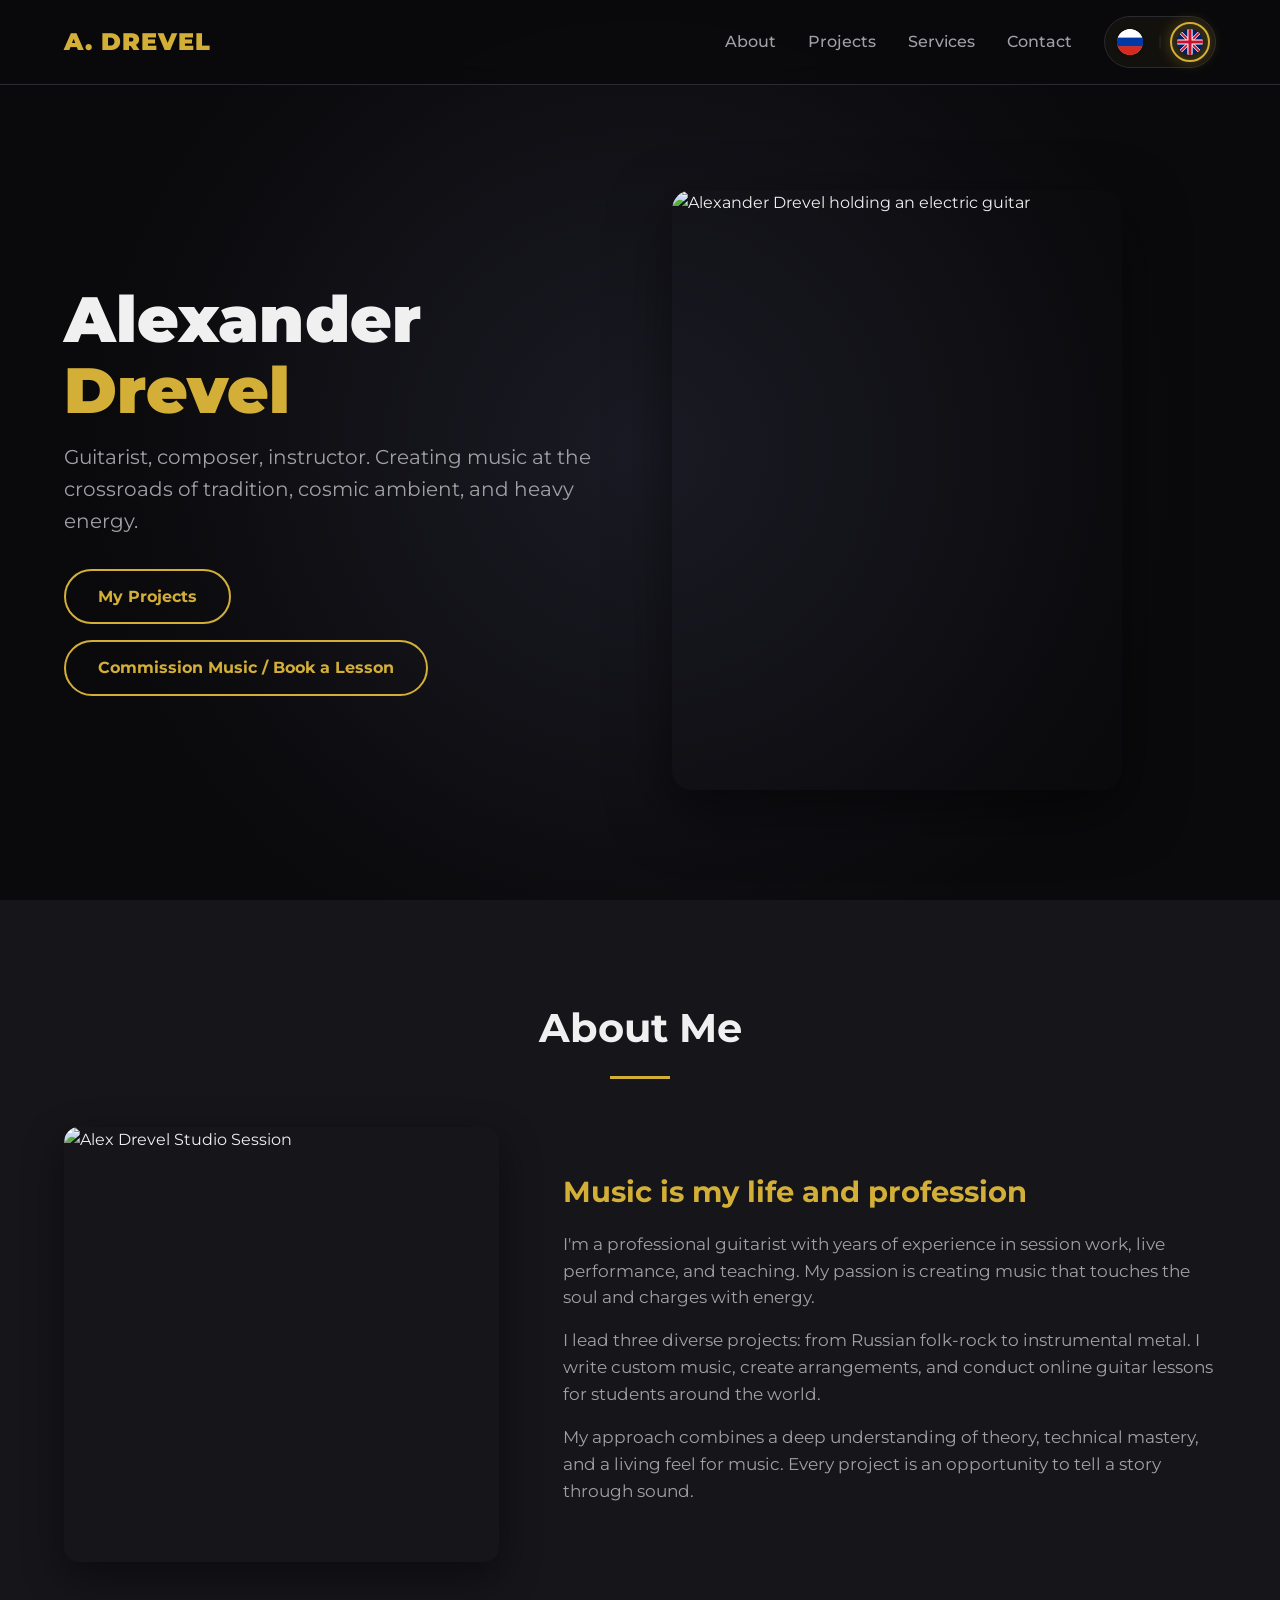
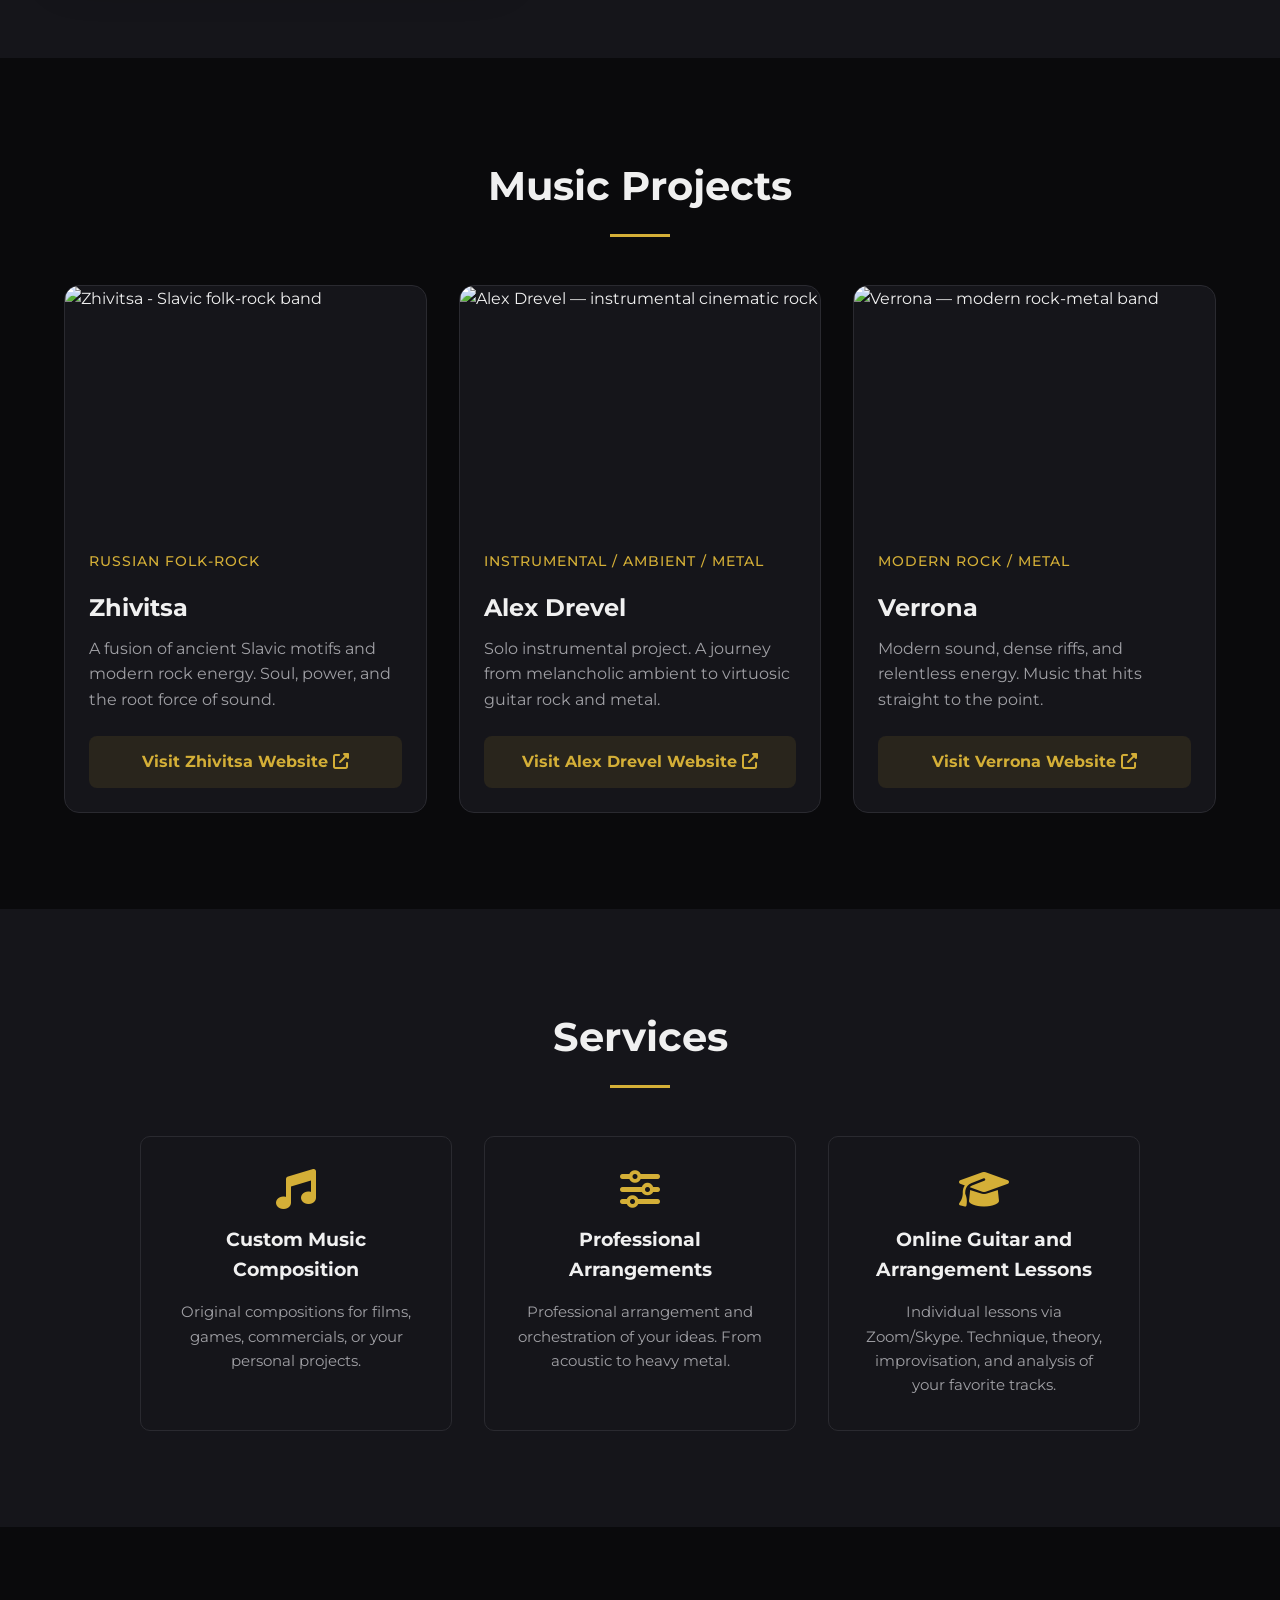
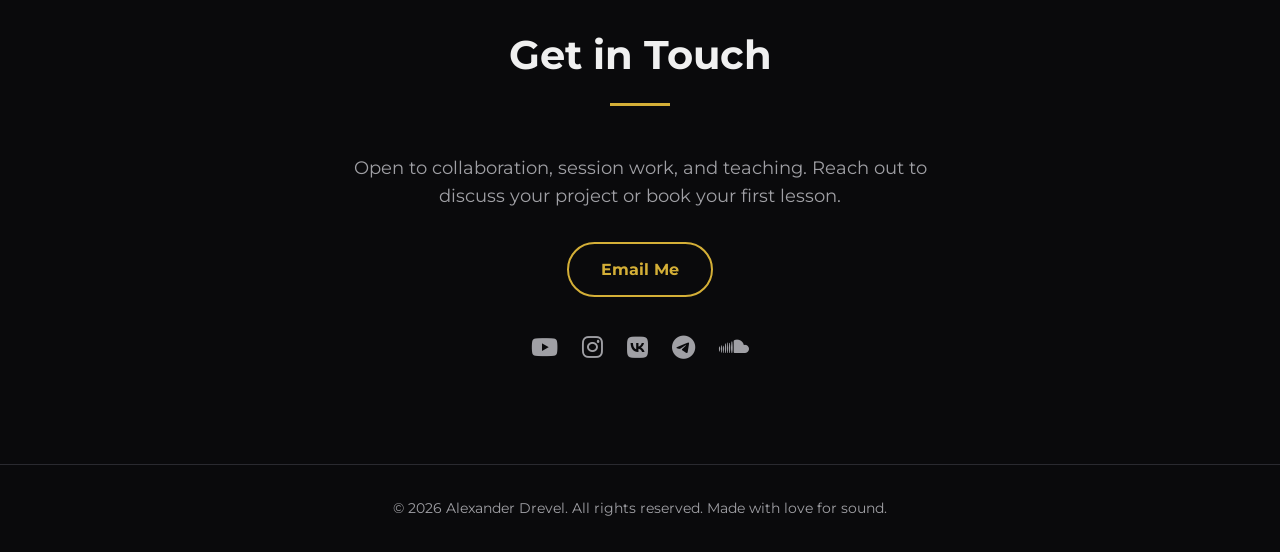
==== en/index.html @ 1557f39a "Add files via upload" ====
<!DOCTYPE html>
<html lang="en">

<head>
    <meta charset="UTF-8">
    <meta name="viewport" content="width=device-width, initial-scale=1.0">
    <meta name="robots" content="index, follow, max-image-preview:large">
    <meta name="description" content="Alexander Drevel is a professional guitarist, composer, and instructor. Original music, arrangements, online guitar lessons, instrumental projects, and collaborations. Leader of Zhivitsa, Alex Drevel and Verrona music projects.">
    <meta name="keywords" content="Alexander Drevel, session guitarist, soundtrack composer, guitar lessons online, game music">
    <title>Alexander Drevel | guitarist, composer, original music, online guitar lessons</title>
    <link rel="canonical" href="https://drevelmusic.github.io/en/">
    <link rel="alternate" hreflang="ru" href="https://drevelmusic.github.io/">
    <link rel="alternate" hreflang="en" href="https://drevelmusic.github.io/en/">
    <link rel="alternate" hreflang="x-default" href="https://drevelmusic.github.io/">
<meta property="og:type" content="website">
    <meta property="og:title" content="Alexander Drevel | Guitarist, composer, and instructor.">
    <meta property="og:description" content="Session guitarist, soundtrack composer, guitar lessons online, game music">
    <meta property="og:image" content="https://drevelmusic.github.io/img/social_cover.webp">
    <meta property="og:url" content="https://drevelmusic.github.io/">
    <meta property="og:locale" content="ru_RU">
    <meta name="twitter:card" content="summary_large_image">
    <meta name="twitter:title" content="Alexander Drevel | Guitarist, composer, and instructor.">
    <meta name="twitter:description" content="Session guitarist, soundtrack composer, guitar lessons online, game music">
    <meta name="twitter:image" content="https://drevelmusic.github.io/img/social_cover.webp">
    <link rel="preconnect" href="https://fonts.gstatic.com" crossorigin>
    <link rel="preconnect" href="https://fonts.googleapis.com">
    <link href="https://fonts.googleapis.com/css2?family=Montserrat:wght@300;500;700;900&display=swap" rel="stylesheet">
    <link rel="stylesheet" href="https://cdnjs.cloudflare.com/ajax/libs/font-awesome/6.4.0/css/all.min.css">
    <link href="../css/style.css" rel="stylesheet">
    <link rel="icon" href="../img/favicon_light.png" media="(prefers-color-scheme: light)">
    <link rel="icon" href="../img/favicon_dark.png" media="(prefers-color-scheme: dark)">
    <script type="application/ld+json">
        {
            "@context": "https://schema.org",
            "@graph": [{
                    "@type": "Person",
                    "@id": "https://drevelmusic.github.io/#person",
                    "name": "Александр Древель",
                    "alternateName": "Alexander Drevel",
                    "url": "https://drevelmusic.github.io/",
                    "image": "https://drevelmusic.github.io/img/social_cover.webp",
                    "jobTitle": [
                        "Гитарист",
                        "Композитор",
                        "Преподаватель гитары"
                    ],
                    "description": "Профессиональный гитарист, композитор и преподаватель. Автор инструментальной музыки, аранжировщик и руководитель музыкальных проектов.",
                    "knowsAbout": [
                        "Гитара",
                        "Композиция",
                        "Аранжировка",
                        "Музыка для фильмов",
                        "Музыка для игр",
                        "Онлайн-уроки гитары",
                        "Ambient",
                        "Metal",
                        "Folk Rock"
                    ],
                    "sameAs": [
                        "https://www.youtube.com/@alexdrevelmusic",
                        "https://instagram.com/alexdrevelmusic",
                        "https://vk.com/alexdrevelclub",
                        "https://t.me/alexdrevelmusic",
                        "https://soundcloud.com/alexander-drevel"
                    ]
                },
                {
                    "@type": "WebSite",
                    "@id": "https://drevelmusic.github.io/#website",
                    "url": "https://drevelmusic.github.io/",
                    "name": "Alexander Drevel",
                    "publisher": {
                        "@id": "https://drevelmusic.github.io/#person"
                    },
                    "inLanguage": [
                        "ru",
                        "en"
                    ]
                },
                {
                    "@type": "Service",
                    "@id": "https://drevelmusic.github.io/#services",
                    "provider": {
                        "@id": "https://drevelmusic.github.io/#person"
                    },
                    "serviceType": [
                        "Музыка на заказ",
                        "Аранжировка",
                        "Онлайн-уроки гитары"
                    ],
                    "areaServed": "Worldwide",
                    "availableLanguage": [
                        "ru",
                        "en"
                    ]
                }
            ]
        },

        {
            "@context": "https://schema.org",
            "@type": "MusicGroup",

            "name": "Verrona",
            "url": "https://verrona.netlify.app",

            "foundingDate": "2017",

            "knowsAbout": [
                "Metal",
                "Rock",
                "Alternative"
            ],

            "member": [

                {
                    "@type": "Person",
                    "name": "Вероника Нагайцева"
                },

                {
                    "@type": "Person",
                    "name": "Александр Древель"
                },

                {
                    "@type": "Person",
                    "name": "Евгений Сомов"
                }

            ],

            "album": [

                {
                    "@type": "MusicAlbum",
                    "name": "In Deep",
                    "datePublished": "2019",
                    "image": {
                        "@type": "ImageObject",
                        "url": "https://verrona.github.io/img/in_deep.webp"

                    },

                    "numTracks": 10,

                    "genre": [
                        "Rock",
                        "Metal",
                        "Alternative"
                    ],
                    "byArtist": {
                        "@type": "MusicGroup",
                        "name": "Great Revival"
                    },

                    "track": [{
                            "@type": "MusicRecording",
                            "position": 1,
                            "name": "In Blind",
                            "duration": "PT4M31S",
                            "isrcCode": "DEUA31900254"
                        },
                        {
                            "@type": "MusicRecording",
                            "position": 2,
                            "name": "Parasite",
                            "duration": "PT4M23S",
                            "isrcCode": "DEUA31900255"
                        },
                        {
                            "@type": "MusicRecording",
                            "position": 3,
                            "name": "Berlin",
                            "duration": "PT4M7S",
                            "isrcCode": "DEUA31900256"
                        },
                        {
                            "@type": "MusicRecording",
                            "position": 4,
                            "name": "Looking For You",
                            "duration": "PT3M31S",
                            "isrcCode": "DEUA31900257"
                        },
                        {
                            "@type": "MusicRecording",
                            "position": 5,
                            "name": "Because Of Me",
                            "duration": "PT4M34S",
                            "isrcCode": "DEUA31900258"
                        },
                        {
                            "@type": "MusicRecording",
                            "position": 6,
                            "name": "Beautiful",
                            "duration": "PT3M51S",
                            "isrcCode": "DEUA31900259"
                        },
                        {
                            "@type": "MusicRecording",
                            "position": 7,
                            "name": "Keep The Faith",
                            "duration": "PT2M56S",
                            "isrcCode": "DEUA31900260"
                        },
                        {
                            "@type": "MusicRecording",
                            "position": 8,
                            "name": "In Deep",
                            "duration": "PT3M54S",
                            "isrcCode": "DEUA31900261"
                        },
                        {
                            "@type": "MusicRecording",
                            "position": 9,
                            "name": "Time",
                            "duration": "PT4M10S",
                            "isrcCode": "DEUA31900262"
                        },
                        {
                            "@type": "MusicRecording",
                            "position": 10,
                            "name": "Stronger",
                            "duration": "PT4M41S",
                            "isrcCode": "DEUA31900263"
                        }
                    ],

                    "sameAs": [
                        "https://music.yandex.ru/album/8644806",
                        "https://vk.com/music/album/-2000364182_5364182_98790bb657b7988d27",
                        "https://music.apple.com/us/album/in-deep/1478871938",
                        "https://www.youtube.com/playlist?list=OLAK5uy_kdMpTI-XTgnSuBNPhRC2HSesHBObjsBcE",
                        "https://open.spotify.com/album/0Ru4EEttbrjYVi6ZOFPHfv",
                        "https://music.amazon.com/albums/B07X8XC6SB"
                    ]
                },

                {
                    "@type": "MusicAlbum",
                    "name": "Паразит",
                    "datePublished": "2020",
                    "image": {
                        "@type": "ImageObject",
                        "url": "https://verrona.github.io/img/parasite.webp"

                    },

                    "numTracks": 1,

                    "genre": [
                        "Rock",
                        "Metal",
                        "Alternative"
                    ],
                    "byArtist": {
                        "@type": "MusicGroup",
                        "name": "Great Revival"
                    },

                    "track": [{
                        "@type": "MusicRecording",
                        "position": 1,
                        "name": "Parasite",
                        "duration": "PT3M34S"

                    }],

                    "sameAs": [
                        "https://music.yandex.ru/album/10565634",
                        "https://vk.com/music/album/-2000981070_7981070_5feac075adde68511c",
                        "https://music.apple.com/us/album/паразит-single/1521935700",
                        "https://www.youtube.com/watch?v=nP2viWbtZgw&list=RDnP2viWbtZgw&start_radio=1",
                        "https://open.spotify.com/album/17AAMJ8fEtrImb9BpIjeMS"
                    ]
                },

                {
                    "@type": "MusicAlbum",
                    "name": "Танец под дождём",
                    "datePublished": "2020",
                    "image": {
                        "@type": "ImageObject",
                        "url": "https://verrona.github.io/img/tanez.webp"

                    },

                    "numTracks": 1,

                    "genre": [
                        "Rock",
                        "Alternative"
                    ],
                    "byArtist": {
                        "@type": "MusicGroup",
                        "name": "Great Revival"
                    },

                    "track": [{
                        "@type": "MusicRecording",
                        "position": 1,
                        "name": "Танец под дождём",
                        "duration": "PT3M40S"
                    }],

                    "sameAs": [
                        "https://music.yandex.ru/album/11583635",
                        "https://vk.com/music/album/-2000222791_8222791_c8fc6475554f7d4ba4",
                        "https://music.apple.com/us/album/танец-под-дождём-single/1525197291",
                        "https://www.youtube.com/watch?v=M-sOfhyTvOM&list=RDM-sOfhyTvOM&start_radio=1",
                        "https://open.spotify.com/album/6xeomcOFpnOeOLR16VaMRF"
                    ]
                },

                {
                    "@type": "MusicAlbum",
                    "name": "Шипы",
                    "datePublished": "2020",
                    "image": {
                        "@type": "ImageObject",
                        "url": "https://verrona.github.io/img/shipy.webp"

                    },

                    "numTracks": 1,

                    "genre": [
                        "Rock",
                        "Metal",
                        "Alternative"
                    ],
                    "byArtist": {
                        "@type": "MusicGroup",
                        "name": "Great Revival"
                    },

                    "track": [{
                        "@type": "MusicRecording",
                        "position": 1,
                        "name": "Шипы",
                        "duration": "PT3M37S"
                    }],

                    "sameAs": [
                        "https://music.yandex.ru/album/12656053",
                        "https://vk.com/music/album/-2000281266_9281266_487998c0116a116c2a",
                        "https://music.apple.com/us/album/шипы-single/1538475339",
                        "https://www.youtube.com/watch?v=VANVOhlwIfw&list=RDVANVOhlwIfw&start_radio=1",
                        "https://open.spotify.com/album/5P2PhHfVzSSolDQ1AN1XrD"
                    ]
                },

                {
                    "@type": "MusicAlbum",
                    "name": "Любовь без прелюдий",
                    "datePublished": "2022",
                    "image": {
                        "@type": "ImageObject",
                        "url": "https://verrona.github.io/img/lubov_bez_preludiy.webp"

                    },

                    "numTracks": 1,

                    "genre": [
                        "Rock",
                        "Metal",
                        "Alternative"
                    ],
                    "byArtist": {
                        "@type": "MusicGroup",
                        "name": "Great Revival"
                    },

                    "track": [{
                        "@type": "MusicRecording",
                        "position": 1,
                        "name": "Любовь без прелюдий",
                        "duration": "PT3M43S"
                    }],

                    "sameAs": [
                        "https://music.yandex.ru/album/23888789",
                        "https://vk.com/music/album/-2000614362_16614362_8b6888f1e2f7a54786",
                        "https://music.apple.com/ru/album/любовь-без-прелюдий-single/1652404010",
                        "https://music.youtube.com/playlist?list=OLAK5uy_mqXPPD4W-5L-OROmSEtViQJYiXeTf8m6c",
                        "https://open.spotify.com/album/5d36qCWlGeGpj1LYgj0KbA"
                    ]
                },
                {
                    "@type": "MusicAlbum",
                    "name": "Паранойя",
                    "datePublished": "2023",
                    "image": {
                        "@type": "ImageObject",
                        "url": "https://verrona.github.io/img/paranoya.webp"

                    },

                    "numTracks": 1,

                    "genre": [
                        "Rock",
                        "Metal",
                        "Alternative"
                    ],
                    "byArtist": {
                        "@type": "MusicGroup",
                        "name": "Great Revival"
                    },

                    "track": [{
                        "@type": "MusicRecording",
                        "position": 1,
                        "name": "Паранойя",
                        "duration": "PT3M31S"
                    }],

                    "sameAs": [
                        "https://music.yandex.ru/album/25053905",
                        "https://vk.com/music/album/-2000446923_17446923_28c2962d504e9f9477",
                        "https://music.apple.com/us/album/паранойя-single/1681223843",
                        "https://www.youtube.com/watch?v=-ZHNSKj-hqs&list=RD-ZHNSKj-hqs&start_radio=1",
                        "https://open.spotify.com/album/0NYPJKRrfW8c1LftnPf2LF"
                    ]
                },
                {
                    "@type": "MusicAlbum",
                    "name": "Одиночество",
                    "datePublished": "2024",
                    "image": {
                        "@type": "ImageObject",
                        "url": "https://verrona.github.io/img/odinochestvo.webp"

                    },

                    "numTracks": 1,

                    "genre": [
                        "Rock",
                        "Metal",
                        "Alternative"
                    ],
                    "byArtist": {
                        "@type": "MusicGroup",
                        "name": "Great Revival"
                    },

                    "track": [{
                        "@type": "MusicRecording",
                        "position": 1,
                        "name": "Одиночество",
                        "duration": "PT3M35S"
                    }],

                    "sameAs": [
                        "https://music.yandex.ru/album/31198247",
                        "https://vk.com/music/album/-2000824137_20824137_e31accb2f2a13795dd",
                        "https://music.apple.com/us/album/одиночество-single/1746063606",
                        "https://www.youtube.com/watch?v=TRPHKf3_Tao&list=RDTRPHKf3_Tao&start_radio=1",
                        "https://open.spotify.com/album/6s6aBRzeSXYHiftH87k0Ty",
                        "https://music.amazon.com/albums/B0D6F2PRVB"
                    ]
                },
                {
                    "@type": "MusicAlbum",
                    "name": "Берега",
                    "datePublished": "2025",
                    "image": {
                        "@type": "ImageObject",
                        "url": "https://verrona.github.io/img/berega.webp"

                    },

                    "numTracks": 2,

                    "genre": [
                        "Rock",
                        "Metal",
                        "Alternative"
                    ],
                    "byArtist": {
                        "@type": "MusicGroup",
                        "name": "Great Revival"
                    },

                    "track": [{
                            "@type": "MusicRecording",
                            "position": 1,
                            "name": "Не нужна",
                            "duration": "PT4M35S",
                            "isrcCode": "QZTPX2514225"
                        },
                        {
                            "@type": "MusicRecording",
                            "position": 2,
                            "name": "Берега",
                            "duration": "PT4M23S",
                            "isrcCode": "QZTPX2514226"
                        }
                    ],

                    "sameAs": [
                        "https://music.yandex.ru/album/38226128",
                        "https://vk.com/music/album/-2000257037_25257037_283964561c7bb2bd97",
                        "https://play.anghami.com/album/1074680193?refer=featurefm",
                        "https://geo.music.apple.com/us/album/берега-single/1839879702?app=itunes&ls=1",
                        "https://www.tidal.com/album/460632453",
                        "https://www.youtube.com/playlist?list=OLAK5uy_kkV9nwVNROqfF_PNoMu4TwySFhhuvf4r8",
                        "https://open.spotify.com/album/14FLzF10nOQtJjYL62bnw5",
                        "https://music.amazon.com/albums/B0FR4W4Z26?ref=dm_ff_amazonmusic_3p",
                        "https://www.deezer.com/album/821583041"
                    ]
                }




            ],

            "description": "Verrona — честный modern hard rock из сердца Москвы.",

            "foundingLocation": {
                "@type": "Place",
                "name": "Moscow, Russia"
            },

            "logo": {
                "@type": "ImageObject",
                "url": "https://verrona.netlify.app/img/logo.webp"
            },

            "image": {
                "@type": "ImageObject",
                "url": "https://verrona.netlify.app/img/social_cover.webp",
                "width": 1200,
                "height": 630
            },

            "genre": [
                "Rock",
                "Metal",
                "Alternative"
            ],

            "mainEntityOfPage": "https://verrona.netlify.app/",

            "sameAs": [
                "https://vk.com/artist/1125941773546352592",
                "https://www.youtube.com/@verronamusic",
                "https://music.yandex.ru/artist/4239261",
                "https://open.spotify.com/artist/1h6qh7RYEoN9R3uheAf0XN?si=jtu0jki2Sz66ht8Evk626A",
                "https://music.apple.com/au/artist/great-revival/314202456",
                "https://music.amazon.com/artists/B0028GSX6M/great-revival"
            ]

        },

        {
            "@context": "https://schema.org",
            "@type": "MusicGroup",
            "@id": "https://zhivitsa.github.io/#musicgroup",

            "name": "Живица",
            "url": "https://zhivitsa.github.io",

            "foundingDate": "2013",

            "knowsAbout": [
                "Russian folk songs",
                "Russian folklore",
                "Folk Rock",
                "World Music",
                "Progressive Rock",
                "Acoustic music"
            ],

            "member": [

                {
                    "@type": "Person",
                    "name": "Алёна Анисимова"
                },

                {
                    "@type": "Person",
                    "name": "Александр Древель"
                },

                {
                    "@type": "Person",
                    "name": "Александр Ольхин"
                },

                {
                    "@type": "Person",
                    "name": "Александр Ануфриев"
                },

                {
                    "@type": "Person",
                    "name": "Ярослав Шевченко"
                }

            ],

            "album": [

                {
                    "@type": "MusicAlbum",
                    "name": "Миру мир",
                    "datePublished": "2016",
                    "image": {
                        "@type": "ImageObject",
                        "url": "https://zhivitsa.github.io/img/miru_mir.webp"

                    },

                    "numTracks": 13,

                    "genre": [
                        "Folk Rock",
                        "Progressive Rock",
                        "Russian Folk",
                        "World Music"
                    ],
                    "byArtist": {
                        "@type": "MusicGroup",
                        "name": "Живица"
                    },

                    "track": [{
                            "@type": "MusicRecording",
                            "position": 1,
                            "name": "Увертюра",
                            "duration": "PT47S",
                            "isrcCode": "AUBEC1837454"
                        },
                        {
                            "@type": "MusicRecording",
                            "position": 2,
                            "name": "Миру мир",
                            "duration": "PT4M22S",
                            "isrcCode": "AUBEC1837455"
                        },
                        {
                            "@type": "MusicRecording",
                            "position": 3,
                            "name": "Русская песня",
                            "duration": "PT4M2S",
                            "isrcCode": "AUBEC1837456"
                        },
                        {
                            "@type": "MusicRecording",
                            "position": 4,
                            "name": "Я качу мечу золото кольцо",
                            "duration": "PT3M55S",
                            "isrcCode": "AUBEC1837457"
                        },
                        {
                            "@type": "MusicRecording",
                            "position": 5,
                            "name": "Порушка Параня",
                            "duration": "PT3M30S",
                            "isrcCode": "AUBEC1837458"
                        },
                        {
                            "@type": "MusicRecording",
                            "position": 6,
                            "name": "Кумушки",
                            "duration": "PT5M8S",
                            "isrcCode": "AUBEC1837459"
                        },
                        {
                            "@type": "MusicRecording",
                            "position": 7,
                            "name": "О е ра",
                            "duration": "PT3M53S",
                            "isrcCode": "AUBEC1837460"
                        },
                        {
                            "@type": "MusicRecording",
                            "position": 8,
                            "name": "Вир вир колодезь",
                            "duration": "PT5M51S",
                            "isrcCode": "AUBEC1837461"
                        },
                        {
                            "@type": "MusicRecording",
                            "position": 9,
                            "name": "Жена мужа не любила",
                            "duration": "PT4M41S",
                            "isrcCode": "AUBEC1837462"
                        },
                        {
                            "@type": "MusicRecording",
                            "position": 10,
                            "name": "Во горнице",
                            "duration": "PT2M21S",
                            "isrcCode": "AUBEC1837463"
                        },
                        {
                            "@type": "MusicRecording",
                            "position": 11,
                            "name": "Белилицы",
                            "duration": "PT4M1S",
                            "isrcCode": "AUBEC1837464"
                        },
                        {
                            "@type": "MusicRecording",
                            "position": 12,
                            "name": "В нашем садочку",
                            "duration": "PT5M42S",
                            "isrcCode": "AUBEC1837465"
                        },
                        {
                            "@type": "MusicRecording",
                            "position": 13,
                            "name": "С кем гуляю не скажу",
                            "duration": "PT4M1S",
                            "isrcCode": "AUBEC1837466"
                        }
                    ],

                    "sameAs": [
                        "https://music.yandex.ru/album/30916356",
                        "https://vk.com/music/album/-2000681487_20681487_eeb1bcc4ac6b085784",
                        "https://play.anghami.com/album/5573020?refer=featurefm",
                        "https://geo.music.apple.com/au/album/миру-мир/1743188457?app=itunes&ls=1",
                        "https://geo.music.apple.com/au/album/миру-мир/1743188457?app=music&ls=1",
                        "https://www.tidal.com/album/359663344",
                        "https://music.youtube.com/watch?v=QYwStabJFUg",
                        "https://open.spotify.com/album/2lZKfDs0icAEdlW3d84trO",
                        "https://music.amazon.com/albums/B0D2P53ZK2?ref=dm_ff_featurefm"
                    ]
                },

                {
                    "@type": "MusicAlbum",
                    "name": "Из России с любовью",
                    "datePublished": "2025",
                    "image": {
                        "@type": "ImageObject",
                        "url": "https://zhivitsa.github.io/img/iz_rossii_s_lyubovyu.webp"

                    },

                    "numTracks": 8,

                    "genre": [
                        "Folk Rock",
                        "Folk Metal",
                        "Russian Folk",
                        "Progressive Rock",
                        "World Music"
                    ],
                    "byArtist": {
                        "@type": "MusicGroup",
                        "name": "Живица"
                    },

                    "track": [{
                            "@type": "MusicRecording",
                            "position": 1,
                            "name": "Живица",
                            "duration": "PT1M56S",
                            "isrcCode": "QZNJY2576521"
                        },
                        {
                            "@type": "MusicRecording",
                            "position": 2,
                            "name": "Выходила Дунюшка",
                            "duration": "PT4M5S",
                            "isrcCode": "QZNJY2576522"
                        },
                        {
                            "@type": "MusicRecording",
                            "position": 3,
                            "name": "Занемог",
                            "duration": "PT4M58S",
                            "isrcCode": "QZNJY2576523"
                        },
                        {
                            "@type": "MusicRecording",
                            "position": 4,
                            "name": "Девка по саду ходила",
                            "duration": "PT3M46S",
                            "isrcCode": "QZNJY2576524"
                        },
                        {
                            "@type": "MusicRecording",
                            "position": 5,
                            "name": "Снежки сыплют",
                            "duration": "PT4M42S",
                            "isrcCode": "QZNJY2576525"
                        },
                        {
                            "@type": "MusicRecording",
                            "position": 6,
                            "name": "Горе",
                            "duration": "PT4M56S",
                            "isrcCode": "QZNJY2576526"
                        },
                        {
                            "@type": "MusicRecording",
                            "position": 7,
                            "name": "Федора",
                            "duration": "PT3M50S",
                            "isrcCode": "QZNJY2576527"
                        },
                        {
                            "@type": "MusicRecording",
                            "position": 8,
                            "name": "Миру мир",
                            "duration": "PT4M8S",
                            "isrcCode": "QZNJY2576528"
                        }
                    ],

                    "sameAs": [
                        "https://music.yandex.ru/album/37724327",
                        "https://vk.com/music/album/-2000907308_24907308_37b66a61ed22defab6",
                        "https://play.anghami.com/album/1072786998?refer=featurefm",
                        "https://geo.music.apple.com/us/album/из-россии-с-любовью/1831695270?app=music&ls=1",
                        "https://www.tidal.com/album/452699111",
                        "https://www.youtube.com/playlist?list=OLAK5uy_mWaLIN5e04TZ0d67to-hzkoGbQLk5hoiQ",
                        "https://open.spotify.com/album/7iVjxZRt8aqrv3oAblK16M",
                        "https://music.amazon.com/albums/B0FLJNHN72?ref=dm_ff_amazonmusic_3p",
                        "https://www.deezer.com/album/800866661"
                    ]
                },

                {
                    "@type": "MusicAlbum",
                    "name": "Акустика",
                    "datePublished": "2026",
                    "image": {
                        "@type": "ImageObject",
                        "url": "https://zhivitsa.github.io/img/akustika.webp"

                    },

                    "numTracks": 16,

                    "genre": [
                        "Acoustic",
                        "Folk Rock",
                        "Russian Folk",
                        "World Music",
                        "Progressive Rock"
                    ],
                    "byArtist": {
                        "@type": "MusicGroup",
                        "name": "Живица"
                    },

                    "track": [{
                            "@type": "MusicRecording",
                            "position": 1,
                            "name": "Белилицы",
                            "duration": "PT3M54S",
                            "isrcCode": "US7VG2659213"
                        },
                        {
                            "@type": "MusicRecording",
                            "position": 2,
                            "name": "Снежки сыплют",
                            "duration": "PT4M15S",
                            "isrcCode": "US7VG2659214"
                        },
                        {
                            "@type": "MusicRecording",
                            "position": 3,
                            "name": "В нашем садочку",
                            "duration": "PT5M",
                            "isrcCode": "US7VG2659215"
                        },
                        {
                            "@type": "MusicRecording",
                            "position": 4,
                            "name": "Девка по саду ходила",
                            "duration": "PT3M40S",
                            "isrcCode": "US7VG2659216"
                        },
                        {
                            "@type": "MusicRecording",
                            "position": 5,
                            "name": "Русская песня",
                            "duration": "PT3M37S",
                            "isrcCode": "US7VG2659217"
                        },
                        {
                            "@type": "MusicRecording",
                            "position": 6,
                            "name": "Вир вир колодезь",
                            "duration": "PT5M51S",
                            "isrcCode": "US7VG2659218"
                        },
                        {
                            "@type": "MusicRecording",
                            "position": 7,
                            "name": "С кем гуляю не скажу",
                            "duration": "PT4M",
                            "isrcCode": "US7VG2659219"
                        },
                        {
                            "@type": "MusicRecording",
                            "position": 8,
                            "name": "Жена мужа не любила",
                            "duration": "PT4M37S",
                            "isrcCode": "US7VG2659220"
                        },
                        {
                            "@type": "MusicRecording",
                            "position": 9,
                            "name": "Федора",
                            "duration": "PT3M27S",
                            "isrcCode": "US7VG2659221"
                        },
                        {
                            "@type": "MusicRecording",
                            "position": 10,
                            "name": "Выходила Дунюшка",
                            "duration": "PT4M11S",
                            "isrcCode": "US7VG2659222"
                        },
                        {
                            "@type": "MusicRecording",
                            "position": 11,
                            "name": "Порушка Параня",
                            "duration": "PT3M24S",
                            "isrcCode": "US7VG2659223"
                        },
                        {
                            "@type": "MusicRecording",
                            "position": 12,
                            "name": "О е ра",
                            "duration": "PT3M14S",
                            "isrcCode": "US7VG2659224"
                        },
                        {
                            "@type": "MusicRecording",
                            "position": 13,
                            "name": "Я качу мечу золото кольцо",
                            "duration": "PT3M8S",
                            "isrcCode": "US7VG2659225"
                        },
                        {
                            "@type": "MusicRecording",
                            "position": 14,
                            "name": "Во горнице",
                            "duration": "PT2M28S",
                            "isrcCode": "US7VG2659226"
                        },
                        {
                            "@type": "MusicRecording",
                            "position": 15,
                            "name": "Кумушки",
                            "duration": "PT3M27S",
                            "isrcCode": "US7VG2659227"
                        },
                        {
                            "@type": "MusicRecording",
                            "position": 16,
                            "name": "Миру мир",
                            "duration": "PT4M14S",
                            "isrcCode": "US7VG2659228"
                        }
                    ],

                    "sameAs": [
                        "https://music.yandex.ru/album/40785133",
                        "https://vk.com/music/album/-2000817386_26817386_f67dc64e89847cb3ac",
                        "https://play.anghami.com/album/1084427215?refer=featurefm",
                        "https://geo.music.apple.com/us/album/акустика/1878706409?app=music&ls=1",
                        "https://www.tidal.com/album/500724138",
                        "https://www.youtube.com/playlist?list=OLAK5uy_lYN-L6PGSpHG4XjgytBv6yJAL3SAGO9aU",
                        "https://open.spotify.com/album/2EaKYhLPW3p4kMgJ0OPYBC",
                        "https://music.amazon.com/albums/B089ZX4RKZ?ref=dm_ff_amazonmusic_3p",
                        "https://www.deezer.com/album/923584351"
                    ]
                }

            ],

            "description": "Живица — российская фолк-рок группа из Москвы, исполняющая русские народные песни в авторских рок-аранжировках.",

            "foundingLocation": {
                "@type": "Place",
                "name": "Moscow, Russia"
            },

            "logo": {
                "@type": "ImageObject",
                "url": "https://zhivitsa.github.io/img/logo.png"
            },

            "image": {
                "@type": "ImageObject",
                "url": "https://zhivitsa.github.io/img/social_cover.webp",
                "width": 1200,
                "height": 630
            },

            "genre": [
                "Folk Rock",
                "Russian Folk",
                "World Music",
                "Progressive Rock"
            ],

            "mainEntityOfPage": "https://zhivitsa.github.io/",

            "sameAs": [
                "https://vk.com/artist/524290974545216601",
                "https://www.youtube.com/@zhivitsamusic",
                "https://music.yandex.ru/artist/6440425",
                "https://open.spotify.com/artist/5HxcTaVfNSK0hqm5ulQGM4",
                "https://music.apple.com/au/artist/1444245915",
                "https://music.amazon.com/artists/B01I2DWAUE/живица"
            ]
        },

        {
            "@context": "https://schema.org",
            "@type": "MusicGroup",

            "name": "Alex Drevel",
            "url": "https://alexdrevel.netlify.app",

            "foundingDate": "2022",

            "knowsAbout": [
                "Instrumental Rock",
                "Metal",
                "Ambient Guitar",
                "Folk",
                "World Music",
                "Acoustic"
            ],

            "member": [

                {
                    "@type": "Person",
                    "name": "Александр Древель"
                }

            ],

            "album": [

                {
                    "@type": "MusicAlbum",
                    "name": "The Light of Mine",
                    "datePublished": "2022-09-14",
                    "image": {
                        "@type": "ImageObject",
                        "url": "https://alexdrevel.netlify.app/img/music/tlom.webp"

                    },

                    "numTracks": 11,

                    "genre": [
                        "Ambient",
                        "Soundtrack"
                    ],
                    "byArtist": {
                        "@type": "MusicGroup",
                        "name": "Alex Drevel"
                    },

                    "track": [{
                            "@type": "MusicRecording",
                            "position": 1,
                            "name": "2811",
                            "duration": "PT3M46S",
                            "isrcCode": "QZNJZ2282440"
                        },
                        {
                            "@type": "MusicRecording",
                            "position": 2,
                            "name": "Remarks Novels Came True",
                            "duration": "PT4M34S",
                            "isrcCode": "QZNJZ2282441"
                        },
                        {
                            "@type": "MusicRecording",
                            "position": 3,
                            "name": "Love Has Green Eyes",
                            "duration": "PT4M36S",
                            "isrcCode": "QZNJZ2282442"
                        },
                        {
                            "@type": "MusicRecording",
                            "position": 4,
                            "name": "Watch Hear Touch",
                            "duration": "PT5M5S",
                            "isrcCode": "QZNJZ2282443"
                        },
                        {
                            "@type": "MusicRecording",
                            "position": 5,
                            "name": "Downfall",
                            "duration": "PT4M36S",
                            "isrcCode": "QZNJZ2282444"
                        },
                        {
                            "@type": "MusicRecording",
                            "position": 6,
                            "name": "Books to Shelves",
                            "duration": "PT1M17S",
                            "isrcCode": "QZNJZ2282445"
                        },
                        {
                            "@type": "MusicRecording",
                            "position": 7,
                            "name": "Last Step to Nowhere",
                            "duration": "PT4M19S",
                            "isrcCode": "QZNJZ2282446"
                        },
                        {
                            "@type": "MusicRecording",
                            "position": 8,
                            "name": "When She Sleeps",
                            "duration": "PT2M36S",
                            "isrcCode": "QZNJZ2282447"
                        },
                        {
                            "@type": "MusicRecording",
                            "position": 9,
                            "name": "Your Majesty",
                            "duration": "PT3M49S",
                            "isrcCode": "QZNJZ2282448"
                        },
                        {
                            "@type": "MusicRecording",
                            "position": 10,
                            "name": "Whale Goes Deep",
                            "duration": "PT1M4S",
                            "isrcCode": "QZNJZ2282449"
                        },
                        {
                            "@type": "MusicRecording",
                            "position": 11,
                            "name": "Post Scriptum",
                            "duration": "PT3M34S",
                            "isrcCode": "QZNJZ2282450"
                        }
                    ],

                    "sameAs": [
                        "https://music.yandex.ru/album/23341195",
                        "https://vk.com/music/album/-2000212181_16212181_17c0015404174220ce",
                        "https://play.anghami.com/album/1031505686?refer=featurefm",
                        "https://geo.music.apple.com/au/album/the-light-of-mine/1642319371?app=music&ls=1",
                        "https://www.deezer.com/album/351139777",
                        "https://www.tidal.com/album/247394227",
                        "https://www.youtube.com/playlist?list=OLAK5uy_kJVsnFmLdcO_66qEfDOtpxf5rNOkzOi38",
                        "https://open.spotify.com/album/2m0rdqDEqNxcA9PSMA44us",
                        "https://music.amazon.com/albums/B0BC9HY87D?ref=dm_ff_amazonmusic_3p",

                        "https://play.napster.com/album/alb.694980668"
                    ]
                },

                {
                    "@type": "MusicAlbum",
                    "name": "Red Square",
                    "datePublished": "2025",
                    "image": {
                        "@type": "ImageObject",
                        "url": "https://alexdrevel.netlify.app/img/music/red_square.webp"

                    },

                    "numTracks": 8,

                    "genre": [
                        "Metal",
                        "Instrumental Rock"
                    ],
                    "byArtist": {
                        "@type": "MusicGroup",
                        "name": "Alex Drevel"
                    },

                    "track": [{
                            "@type": "MusicRecording",
                            "position": 1,
                            "name": "Let There Be Riot!",
                            "duration": "PT4M7S",
                            "isrcCode": "QZNJY2573585"
                        },
                        {
                            "@type": "MusicRecording",
                            "position": 2,
                            "name": "Masks Are Off",
                            "duration": "PT5M36S",
                            "isrcCode": "QZNJY2573586"
                        },
                        {
                            "@type": "MusicRecording",
                            "position": 3,
                            "name": "Prelude in C-Moll",
                            "duration": "PT2M25S",
                            "isrcCode": "QZNJY2573587"
                        },
                        {
                            "@type": "MusicRecording",
                            "position": 4,
                            "name": "The Time When the Music Ends",
                            "duration": "PT5M21S",
                            "isrcCode": "QZNJY2573588"
                        },
                        {
                            "@type": "MusicRecording",
                            "position": 5,
                            "name": "Status Quo",
                            "duration": "PT3M36S",
                            "isrcCode": "QZNJY2573589"
                        },
                        {
                            "@type": "MusicRecording",
                            "position": 6,
                            "name": "Unity",
                            "duration": "PT4M47S",
                            "isrcCode": "QZNJY2573590"
                        },
                        {
                            "@type": "MusicRecording",
                            "position": 7,
                            "name": "Red",
                            "duration": "PT4M27S",
                            "isrcCode": "QZNJY2573591"
                        },
                        {
                            "@type": "MusicRecording",
                            "position": 8,
                            "name": "Left or Wrong",
                            "duration": "PT4M59S",
                            "isrcCode": "QZNJY2573592"
                        }
                    ],

                    "sameAs": [
                        "https://music.yandex.ru/album/37716261",
                        "https://vk.com/music/album/-2000901655_24901655_7f9c3b1ba67ea824cf",
                        "https://play.anghami.com/album/1072955946?refer=featurefm",
                        "https://geo.music.apple.com/us/album/red-square/1831558943?app=music&ls=1",
                        "https://www.tidal.com/album/452584300",
                        "https://www.youtube.com/playlist?list=OLAK5uy_lFmPUj6ia9OYEelrIKzTfbppLDQM7iaJE",
                        "https://open.spotify.com/album/7fDEUg236Otor71OqNgVr0",
                        "https://music.amazon.com/albums/B0FLF82W7R?ref=dm_ff_amazonmusic_3p",
                        "https://www.deezer.com/album/800503341"
                    ]
                },

                {
                    "@type": "MusicAlbum",
                    "name": "King of Hearts",
                    "datePublished": "2025",
                    "image": {
                        "@type": "ImageObject",
                        "url": "https://alexdrevel.netlify.app/img/music/king_of_hearts.webp"

                    },

                    "numTracks": 11,

                    "genre": [
                        "Instrumental Rock"
                    ],
                    "byArtist": {
                        "@type": "MusicGroup",
                        "name": "Alex Drevel"
                    },

                    "track": [{
                            "@type": "MusicRecording",
                            "position": 1,
                            "name": "Queen of Hearts",
                            "duration": "PT4M10S",
                            "isrcCode": "QZNJZ2563611"
                        },
                        {
                            "@type": "MusicRecording",
                            "position": 2,
                            "name": "Soulmate",
                            "duration": "PT5M28S",
                            "isrcCode": "QZNJZ2563612"
                        },
                        {
                            "@type": "MusicRecording",
                            "position": 3,
                            "name": "Tribute to Those Days",
                            "duration": "PT4M6S",
                            "isrcCode": "QZNJZ2563613"
                        },
                        {
                            "@type": "MusicRecording",
                            "position": 4,
                            "name": "No Drama",
                            "duration": "PT2M56S",
                            "isrcCode": "QZNJZ2563614"
                        },
                        {
                            "@type": "MusicRecording",
                            "position": 5,
                            "name": "Fear of Heights",
                            "duration": "PT2M52S",
                            "isrcCode": "QZNJZ2563615"
                        },
                        {
                            "@type": "MusicRecording",
                            "position": 6,
                            "name": "If",
                            "duration": "PT4M12S",
                            "isrcCode": "QZNJZ2563616"
                        },
                        {
                            "@type": "MusicRecording",
                            "position": 7,
                            "name": "Singing Gecko",
                            "duration": "PT5M7S",
                            "isrcCode": "QZNJZ2563617"
                        },
                        {
                            "@type": "MusicRecording",
                            "position": 8,
                            "name": "Etude Rain",
                            "duration": "PT2M17S",
                            "isrcCode": "QZNJZ2563618"
                        },
                        {
                            "@type": "MusicRecording",
                            "position": 9,
                            "name": "Rock Diva",
                            "duration": "PT4M26S",
                            "isrcCode": "QZNJZ2563619"
                        },
                        {
                            "@type": "MusicRecording",
                            "position": 10,
                            "name": "Circles on the Water",
                            "duration": "PT4M34S",
                            "isrcCode": "QZNJZ2563620"
                        },
                        {
                            "@type": "MusicRecording",
                            "position": 11,
                            "name": "Tropical Ride",
                            "duration": "PT4M29S",
                            "isrcCode": "QZNJZ2563621"
                        }

                    ],

                    "sameAs": [
                        "https://music.yandex.ru/album/38034272",
                        "https://vk.com/music/album/-2000119390_25119390_4523760839f8998224",
                        "https://play.anghami.com/album/1073925202?refer=featurefm",
                        "https://geo.music.apple.com/us/album/king-of-hearts/1836757385?app=music&ls=1",
                        "https://www.tidal.com/album/457435327",
                        "https://www.youtube.com/playlist?list=OLAK5uy_l7IJF3z3GWjmQDR6fJ4UxhziS8oZwMLFk",
                        "https://open.spotify.com/album/2xJhp5v3RHrMC4bN9ahHlX",
                        "https://music.amazon.com/albums/B0FPBJNLQK?ref=dm_ff_amazonmusic_3p",
                        "https://www.deezer.com/album/813668291"
                    ]

                },

                {
                    "@type": "MusicAlbum",
                    "name": "Acoustic",
                    "datePublished": "2026",
                    "image": {
                        "@type": "ImageObject",
                        "url": "https://alexdrevel.netlify.app/img/music/acoustic.webp"

                    },

                    "numTracks": 8,

                    "genre": [
                        "Instrumental Rock",
                        "Folk",
                        "Acoustic Guitar"

                    ],
                    "byArtist": {
                        "@type": "MusicGroup",
                        "name": "Alex Drevel"
                    },

                    "track": [{
                            "@type": "MusicRecording",
                            "position": 1,
                            "name": "Honeysuckle Jam",
                            "duration": "PT3M18S",
                            "isrcCode": "QZW9M2562356"
                        },
                        {
                            "@type": "MusicRecording",
                            "position": 2,
                            "name": "If",
                            "duration": "PT4M12S",
                            "isrcCode": "QZW9M2562357"
                        },
                        {
                            "@type": "MusicRecording",
                            "position": 3,
                            "name": "Stomp, Sing, Drink!",
                            "duration": "PT2M41S",
                            "isrcCode": "QZW9M2562358"
                        },
                        {
                            "@type": "MusicRecording",
                            "position": 4,
                            "name": "Letter",
                            "duration": "PT3M59S",
                            "isrcCode": "QZW9M2562359"
                        },
                        {
                            "@type": "MusicRecording",
                            "position": 5,
                            "name": "Beautiful Girl",
                            "duration": "PT3M53S",
                            "isrcCode": "QZW9M2562360"
                        },
                        {
                            "@type": "MusicRecording",
                            "position": 6,
                            "name": "Road to the West",
                            "duration": "PT2M55S",
                            "isrcCode": "QZW9M2562361"
                        },
                        {
                            "@type": "MusicRecording",
                            "position": 7,
                            "name": "Watching the Sunset",
                            "duration": "PT2M14S",
                            "isrcCode": "QZW9M2562362"
                        },
                        {
                            "@type": "MusicRecording",
                            "position": 8,
                            "name": "Legend",
                            "duration": "PT4M4S",
                            "isrcCode": "QZW9M2562363"
                        }

                    ],

                    "sameAs": [
                        "https://music.yandex.ru/album/40019002",
                        "https://vk.com/music/album/-2000313429_26313429_4c31230a5d78ffc36b",
                        "https://play.anghami.com/album/1080739008?refer=featurefm",
                        "https://geo.music.apple.com/us/album/acoustic/1865472389?app=music&ls=1",
                        "https://www.tidal.com/album/486119909",
                        "https://www.youtube.com/playlist?list=OLAK5uy_ng3fdM3L0Lsrs4aLWKishAPRQDb5MfI2Y",
                        "https://open.spotify.com/album/7mnOnfNk4lKLRjL0Zs21P7",
                        "https://music.amazon.com/albums/B0GDGRXDVF?ref=dm_ff_amazonmusic_3p",
                        "https://www.deezer.com/album/888370832"
                    ]
                }

            ],

            "description": "Alex Drevel. Кинематографичный эмбиент, метал и рок. Инструментальная музыка без границ.",

            "foundingLocation": {
                "@type": "Place",
                "name": "Moscow, Russia"
            },

            "logo": {
                "@type": "ImageObject",
                "url": "https://alexdrevel.netlify.app/img/logo.png"
            },

            "image": {
                "@type": "ImageObject",
                "url": "https://alexdrevel.netlify.app/img/social_cover.webp",
                "width": 1200,
                "height": 630
            },

            "genre": [
                "Instrumental Rock",
                "Folk",
                "Metal",
                "Ambient Guitar"
            ],

            "mainEntityOfPage": "https://alexdrevel.netlify.app/",

            "sameAs": [
                "https://vk.com/artist/6606373347487160853",
                "https://www.youtube.com/@alexdrevelmusic",
                "https://music.yandex.ru/artist/17321283",
                "https://open.spotify.com/artist/7rYbjqVRsONLcOzAxG4acW",
                "https://music.apple.com/au/artist/alex-drevel/1641600164",
                "https://music.amazon.com/artists/B00B0CAQU6/alex-drevel"
            ]
        }

    </script>
</head>

<body>

    <!-- HEADER -->
    <header>
        <a href="index-en.html" class="logo">A. DREVEL</a>
        <div class="header-right">
            <nav>
                <ul id="nav-menu">
                    <li><a href="#about">About</a></li>
                    <li><a href="#projects">Projects</a></li>
                    <li><a href="#services">Services</a></li>
                    <li><a href="#contact">Contact</a></li>
                </ul>
            </nav>

            <!-- LANGUAGE SWITCHER WITH FLAGS -->
            <div class="lang-switcher" role="navigation" aria-label="Language selector">
                <a href="../index.html" class="lang-btn" data-lang="ru" title="Русский" aria-label="Переключить на русский язык">
                    <svg class="flag-svg" viewBox="0 0 100 100" xmlns="http://www.w3.org/2000/svg">
                        <circle cx="50" cy="50" r="50" fill="#fff" />
                        <path d="M0,33.33 H100 V66.67 H0 Z" fill="#0039A6" />
                        <path d="M0,66.67 H100 V100 H0 Z" fill="#D52B1E" />
                        <clipPath id="circle-clip-ru">
                            <circle cx="50" cy="50" r="50" />
                        </clipPath>
                        <g clip-path="url(#circle-clip-ru)">
                            <rect y="0" width="100" height="33.33" fill="#fff" />
                            <rect y="33.33" width="100" height="33.33" fill="#0039A6" />
                            <rect y="66.67" width="100" height="33.33" fill="#D52B1E" />
                        </g>
                    </svg>
                </a>
                <span class="lang-divider">|</span>
                <a href="index.html" class="lang-btn active" data-lang="en" title="English" aria-label="Switch to English">
                    <svg class="flag-svg" viewBox="0 0 100 100" xmlns="http://www.w3.org/2000/svg">
                        <defs>
                            <clipPath id="circle-clip-uk">
                                <circle cx="50" cy="50" r="50" />
                            </clipPath>
                        </defs>
                        <g clip-path="url(#circle-clip-uk)">
                            <rect width="100" height="100" fill="#012169" />
                            <path d="M0,0 L100,100 M100,0 L0,100" stroke="#fff" stroke-width="12" />
                            <path d="M0,0 L100,100 M100,0 L0,100" stroke="#C8102E" stroke-width="7" />
                            <path d="M50,0 V100 M0,50 H100" stroke="#fff" stroke-width="20" />
                            <path d="M50,0 V100 M0,50 H100" stroke="#C8102E" stroke-width="12" />
                        </g>
                    </svg>
                </a>
            </div>

            <div class="burger" onclick="document.getElementById('nav-menu').classList.toggle('active')">
                <i class="fas fa-bars"></i>
            </div>
        </div>
    </header>

    <!-- HERO -->
    <section class="hero">
        <div class="hero-content">
            <div class="hero-text">
                <h1>Alexander <span>Drevel</span></h1>
                <p>Guitarist, composer, instructor. Creating music at the crossroads of tradition, cosmic ambient, and heavy energy.</p>
                <div class="btn-group">
                    <a href="#projects" class="btn">My Projects</a>
                    <a href="#contact" class="btn">Commission Music / Book a Lesson</a>
                </div>
            </div>
            <div class="hero-image">
                <img src="../img/hero.webp" alt="Alexander Drevel holding an electric guitar">
            </div>
        </div>
    </section>

    <!-- ABOUT -->
    <section id="about" class="about">
        <h2 class="section-title">About Me</h2>
        <div class="about-content">
            <div class="about-image">
                <img src="../img/about.webp" alt="Alex Drevel Studio Session" loading="lazy">
            </div>
            <div class="about-text">
                <h3>Music is my life and profession</h3>
                <p>I'm a professional guitarist with years of experience in session work, live performance, and teaching. My passion is creating music that touches the soul and charges with energy.</p>
                <p>I lead three diverse projects: from Russian folk-rock to instrumental metal. I write custom music, create arrangements, and conduct online guitar lessons for students around the world.</p>
                <p>My approach combines a deep understanding of theory, technical mastery, and a living feel for music. Every project is an opportunity to tell a story through sound.</p>
            </div>
        </div>
    </section>

    <!-- PROJECTS -->
    <section id="projects">
        <h2 class="section-title">Music Projects</h2>
        <div class="projects-grid">

            <div class="project-card">
                <div class="card-img">
                    <img src="../img/zhivitsa.webp" alt="Zhivitsa - Slavic folk-rock band" loading="lazy">
                </div>
                <div class="card-content">
                    <span class="genre">Russian Folk-Rock</span>
                    <h3>Zhivitsa</h3>
                    <p>A fusion of ancient Slavic motifs and modern rock energy. Soul, power, and the root force of sound.</p>
                    <a href="https://zhivitsa.netlify.app" target="_blank" class="card-link">Visit Zhivitsa Website <i class="fas fa-external-link-alt"></i></a>
                </div>
            </div>

            <div class="project-card">
                <div class="card-img">
                    <img src="../img/drevel.webp" alt="Alex Drevel — instrumental cinematic rock" loading="lazy">
                </div>
                <div class="card-content">
                    <span class="genre">Instrumental / Ambient / Metal</span>
                    <h3>Alex Drevel</h3>
                    <p>Solo instrumental project. A journey from melancholic ambient to virtuosic guitar rock and metal.</p>
                    <a href="https://alexdrevel.netlify.app" target="_blank" class="card-link">Visit Alex Drevel Website <i class="fas fa-external-link-alt"></i></a>
                </div>
            </div>

            <div class="project-card">
                <div class="card-img">
                    <img src="../img/verrona.webp" alt="Verrona — modern rock-metal band" loading="lazy">
                </div>
                <div class="card-content">
                    <span class="genre">Modern Rock / Metal</span>
                    <h3>Verrona</h3>
                    <p>Modern sound, dense riffs, and relentless energy. Music that hits straight to the point.</p>
                    <a href="https://verrona.netlify.app" target="_blank" class="card-link">Visit Verrona Website <i class="fas fa-external-link-alt"></i></a>
                </div>
            </div>

        </div>
    </section>

    <!-- SERVICES -->
    <section id="services" class="services">
        <h2 class="section-title">Services</h2>
        <div class="services-grid">
            <div class="service-item">
                <i class="fas fa-music"></i>
                <h3>Custom Music Composition</h3>
                <p>Original compositions for films, games, commercials, or your personal projects.</p>
            </div>
            <div class="service-item">
                <i class="fas fa-sliders-h"></i>
                <h3>Professional Arrangements</h3>
                <p>Professional arrangement and orchestration of your ideas. From acoustic to heavy metal.</p>
            </div>
            <div class="service-item">
                <i class="fas fa-graduation-cap"></i>
                <h3>Online Guitar and Arrangement Lessons</h3>
                <p>Individual lessons via Zoom/Skype. Technique, theory, improvisation, and analysis of your favorite tracks.</p>
            </div>
        </div>
    </section>

    <!-- CONTACT -->
    <section id="contact">
        <h2 class="section-title">Get in Touch</h2>
        <div class="contact-content">
            <p>Open to collaboration, session work, and teaching. Reach out to discuss your project or book your first lesson.</p>
            <a href="mailto:alexdrevel@gmail.com" class="btn">Email Me</a>
            <div class="socials">
                <a href="https://www.youtube.com/@alexdrevelmusic" title="YouTube"><i class="fab fa-youtube"></i></a>
                <a href="https://instagram.com/alexdrevelmusic" title="Instagram"><i class="fab fa-instagram"></i></a>
                <a href="https://vk.com/alexdrevelclub" title="VK"><i class="fab fa-vk"></i></a>
                <a href="https://t.me/alexdrevelmusic" title="Telegram"><i class="fab fa-telegram-plane"></i></a>
                <a href="https://www.soundcloud.com/alexander-drevel" title="SoundCloud"><i class="fab fa-soundcloud"></i></a>
            </div>
        </div>
    </section>

    <!-- FOOTER -->
    <footer>
        <p>&copy; 2026 Alexander Drevel. All rights reserved. Made with love for sound.</p>
    </footer>
    <script src="../js/script.js"></script>
</body>

</html>
---- css/style.css ----
:root {
    --bg-dark: #0a0a0c;
    --bg-card: #15151a;
    --text-main: #f0f0f0;
    --text-muted: #a0a0a5;
    --accent: #d4af37;
    --accent-hover: #f3d56b;
    --border: #2a2a30;
}

* {
    margin: 0;
    padding: 0;
    box-sizing: border-box;
}

html {
    scroll-behavior: smooth;
}

body {
    font-family: 'Montserrat', sans-serif;
    background-color: var(--bg-dark);
    color: var(--text-main);
    line-height: 1.6;
    overflow-x: hidden;
}

/* --- HEADER --- */
header {
    position: fixed;
    top: 0;
    width: 100%;
    z-index: 1000;
    background: rgba(10, 10, 12, 0.85);
    backdrop-filter: blur(10px);
    border-bottom: 1px solid var(--border);
    padding: 1rem 5%;
    display: flex;
    justify-content: space-between;
    align-items: center;
}

.logo {
    font-weight: 900;
    font-size: 1.5rem;
    color: var(--accent);
    text-decoration: none;
    letter-spacing: 1px;
}

.header-right {
    display: flex;
    align-items: center;
    gap: 2rem;
}

nav ul {
    display: flex;
    gap: 2rem;
    list-style: none;
}

nav a {
    color: var(--text-muted);
    text-decoration: none;
    font-weight: 500;
    transition: 0.3s;
}

nav a:hover {
    color: var(--accent);
}

/* --- LANGUAGE SWITCHER WITH FLAGS --- */
.lang-switcher {
    display: flex;
    align-items: center;
    gap: 0.3rem;
    background: rgba(212, 175, 55, 0.05);
    border: 1px solid var(--border);
    border-radius: 50px;
    padding: 0.3rem;
    transition: 0.3s;
}

.lang-switcher:hover {
    border-color: var(--accent);
}

.lang-btn {
    display: flex;
    align-items: center;
    justify-content: center;
    width: 40px;
    height: 40px;
    border-radius: 50%;
    text-decoration: none;
    font-size: 1.4rem;
    line-height: 1;
    transition: 0.3s;
    cursor: pointer;
    border: 2px solid transparent;
    background: transparent;
    position: relative;
}

.lang-btn:hover {
    transform: scale(1.15);
    background: rgba(212, 175, 55, 0.1);
}

.lang-btn.active {
    background: rgba(212, 175, 55, 0.15);
    border-color: var(--accent);
    box-shadow: 0 0 15px rgba(212, 175, 55, 0.3);
}

.flag-svg {
    width: 26px;
    height: 26px;
    border-radius: 50%;
    overflow: hidden;
    box-shadow: 0 1px 3px rgba(0, 0, 0, 0.3);
    display: block;
}

.lang-divider {
    color: var(--border);
    font-size: 0.9rem;
    user-select: none;
    margin: 0 0.2rem;
}

.burger {
    display: none;
    font-size: 1.5rem;
    cursor: pointer;
    color: var(--text-main);
}

nav, .lang-switcher {
  opacity: 0;
  transform: translateY(15px);
  animation: fadeSlideUp 0.6s ease-out forwards;
}

nav { animation-delay: 0.15s; }
.lang-switcher { animation-delay: 0.3s; }

@keyframes fadeSlideUp {
  to {
    opacity: 1;
    transform: translateY(0);
  }
}

/* --- HERO --- */
.hero {
    min-height: 100vh;
    display: flex;
    align-items: center;
    padding: 0 5%;
    padding-top: 80px;
    background: radial-gradient(circle at center, #1a1a24 0%, var(--bg-dark) 70%);
}

.hero-content {
    display: grid;
    grid-template-columns: 1fr 1fr;
    gap: 4rem;
    max-width: 1400px;
    margin: 0 auto;
    width: 100%;
    align-items: center;
}

.hero-text h1 {
    font-size: clamp(2.5rem, 5vw, 4rem);
    font-weight: 900;
    margin-bottom: 1rem;
    line-height: 1.1;
    opacity: 0;
    filter: blur(10px);
    animation: blurFade 1s ease-out forwards;
}

@keyframes blurFade {
    to {
        opacity: 1;
        filter: blur(0);
    }
}

.hero-text h1 span {
    color: var(--accent);
}

.hero-text p {
    font-size: 1.25rem;
    color: var(--text-muted);
    margin-bottom: 2rem;
}

.hero-image {
    position: relative;
    border-radius: 20px;
    overflow: hidden;
    aspect-ratio: 3/4;
    max-height: 600px;
    box-shadow: 0 20px 60px rgba(0, 0, 0, 0.5);
}

.hero-image img {
    width: 100%;
    height: 100%;
    object-fit: cover;
    transition: transform 0.6s ease;
}

.hero-image:hover img {
    transform: scale(1.03);
}

.btn {
    display: inline-block;
    padding: 0.8rem 2rem;
    border-radius: 50px;
    text-decoration: none;
    font-weight: 700;
    transition: 0.3s;
    border: 2px solid var(--accent);
    color: var(--accent);
}

.btn:hover {
    background: var(--accent);
    color: var(--bg-dark);
    box-shadow: 0 0 20px rgba(212, 175, 55, 0.4);
}

.btn:focus-visible,
.lang-btn:focus-visible,
.card-link:focus-visible {
    outline: 2px solid var(--accent);
    outline-offset: 3px;
}

.btn-group {
    display: flex;
    gap: 1rem;
    flex-wrap: wrap;
}

/* --- SECTIONS GENERAL --- */
section {
    padding: 6rem 5%;
}

.section-title {
    text-align: center;
    font-size: 2.5rem;
    margin-bottom: 3rem;
    font-weight: 700;
}

.section-title::after {
    content: '';
    display: block;
    width: 60px;
    height: 3px;
    background: var(--accent);
    margin: 1rem auto 0;
}

/* --- ABOUT --- */
.about {
    background: var(--bg-card);
}

.about-content {
    display: grid;
    grid-template-columns: 1fr 1.5fr;
    gap: 4rem;
    max-width: 1200px;
    margin: 0 auto;
    align-items: center;
}

.about-image {
    border-radius: 15px;
    overflow: hidden;
    aspect-ratio: 1;
    box-shadow: 0 15px 40px rgba(0, 0, 0, 0.4);
}

.about-image img {
    width: 100%;
    height: 100%;
    object-fit: cover;
}

.about-text h3 {
    font-size: 1.8rem;
    margin-bottom: 1rem;
    color: var(--accent);
}

.about-text p {
    color: var(--text-muted);
    margin-bottom: 1rem;
    font-size: 1.05rem;
}

/* --- PROJECTS --- */
.projects-grid {
    display: grid;
    grid-template-columns: repeat(auto-fit, minmax(320px, 1fr));
    gap: 2rem;
    max-width: 1200px;
    margin: 0 auto;
}

.project-card {
    background: var(--bg-card);
    border: 1px solid var(--border);
    border-radius: 15px;
    overflow: hidden;
    transition: 0.4s;
    display: flex;
    flex-direction: column;
}

.project-card:hover {
    transform: translateY(-10px);
    border-color: var(--accent);
    box-shadow: 0 10px 30px rgba(0, 0, 0, 0.5);
}

.card-img {
    height: 240px;
    overflow: hidden;
    position: relative;
}

.card-img img {
    width: 100%;
    height: 100%;
    object-fit: cover;
    transition: 0.4s;
}

.project-card:hover .card-img img {
    transform: scale(1.05);
}

.card-content {
    padding: 1.5rem;
    flex-grow: 1;
    display: flex;
    flex-direction: column;
}

.card-content h3 {
    font-size: 1.5rem;
    margin-bottom: 0.5rem;
}

.card-content .genre {
    color: var(--accent);
    font-size: 0.9rem;
    font-weight: 500;
    margin-bottom: 1rem;
    text-transform: uppercase;
    letter-spacing: 1px;
}

.card-content p {
    color: var(--text-muted);
    margin-bottom: 1.5rem;
    flex-grow: 1;
}

.card-link {
    text-align: center;
    padding: 0.8rem;
    background: rgba(212, 175, 55, 0.1);
    color: var(--accent);
    text-decoration: none;
    border-radius: 8px;
    font-weight: 700;
    transition: 0.3s;
}

.card-link:hover {
    background: var(--accent);
    color: var(--bg-dark);
}

/* --- SERVICES --- */
.services {
    background: var(--bg-card);
}

.services-grid {
    display: grid;
    grid-template-columns: repeat(auto-fit, minmax(250px, 1fr));
    gap: 2rem;
    max-width: 1000px;
    margin: 0 auto;
}

.service-item {
    text-align: center;
    padding: 2rem;
    border: 1px solid var(--border);
    border-radius: 10px;
    transition: 0.3s;
}

.service-item:hover {
    border-color: var(--accent);
}

.service-item i {
    font-size: 2.5rem;
    color: var(--accent);
    margin-bottom: 1rem;
}

.service-item h3 {
    margin-bottom: 1rem;
}

.service-item p {
    color: var(--text-muted);
    font-size: 0.95rem;
}

/* --- CONTACT --- */
.contact-content {
    max-width: 600px;
    margin: 0 auto;
    text-align: center;
}

.contact-content p {
    color: var(--text-muted);
    margin-bottom: 2rem;
    font-size: 1.1rem;
}

.socials {
    display: flex;
    justify-content: center;
    gap: 1.5rem;
    margin-top: 2rem;
}

.socials a {
    font-size: 1.5rem;
    color: var(--text-muted);
    transition: 0.3s;
}

.socials a:hover {
    color: var(--accent);
    transform: scale(1.2);
}

/* --- FOOTER --- */
footer {
    text-align: center;
    padding: 2rem;
    border-top: 1px solid var(--border);
    color: var(--text-muted);
    font-size: 0.9rem;
}

/* --- PLACEHOLDER STYLES --- */
.placeholder-img {
    background: linear-gradient(135deg, #1a1a24 0%, #2a2a30 100%);
    display: flex;
    flex-direction: column;
    align-items: center;
    justify-content: center;
    color: var(--text-muted);
    text-align: center;
    padding: 1rem;
    width: 100%;
    height: 100%;
}

.placeholder-img i {
    font-size: 3rem;
    margin-bottom: 1rem;
    color: var(--accent);
    opacity: 0.5;
}

.placeholder-img span {
    font-size: 0.9rem;
    font-weight: 500;
}

.placeholder-img small {
    font-size: 0.75rem;
    opacity: 0.7;
    margin-top: 0.5rem;
}

/* --- MOBILE --- */
@media (max-width: 968px) {
    .hero-content {
        grid-template-columns: 1fr;
        text-align: center;
    }

    .hero-image {
        max-width: 400px;
        margin: 0 auto;
    }

    .btn-group {
        justify-content: center;
    }

    .about-content {
        grid-template-columns: 1fr;
    }

    .about-image {
        max-width: 400px;
        margin: 0 auto;
    }
}

@media (max-width: 768px) {
    .header-right {
        gap: 1rem;
    }

    nav ul {
        position: absolute;
        top: 100%;
        left: 0;
        width: 100%;
        background: var(--bg-dark);
        flex-direction: column;
        align-items: center;
        padding: 2rem 0;
        gap: 1.5rem;
        display: none;
        border-bottom: 1px solid var(--border);
    }

    nav ul.active {
        display: flex;
    }

    .burger {
        display: block;
    }

    .lang-switcher {
        padding: 0.25rem;
    }

    .lang-btn {
        width: 36px;
        height: 36px;
        font-size: 1.2rem;
    }
}

@media (max-width: 480px) {
    .logo {
        font-size: 1.2rem;
    }

    nav ul {
        gap: 1rem;
        padding: 1.5rem 0;
    }
}

@media (prefers-reduced-motion: reduce) {

    *,
    *::before,
    *::after {
        animation-duration: 0.01ms !important;
        animation-iteration-count: 1 !important;
        transition-duration: 0.01ms !important;
        scroll-behavior: auto !important;
    }
}
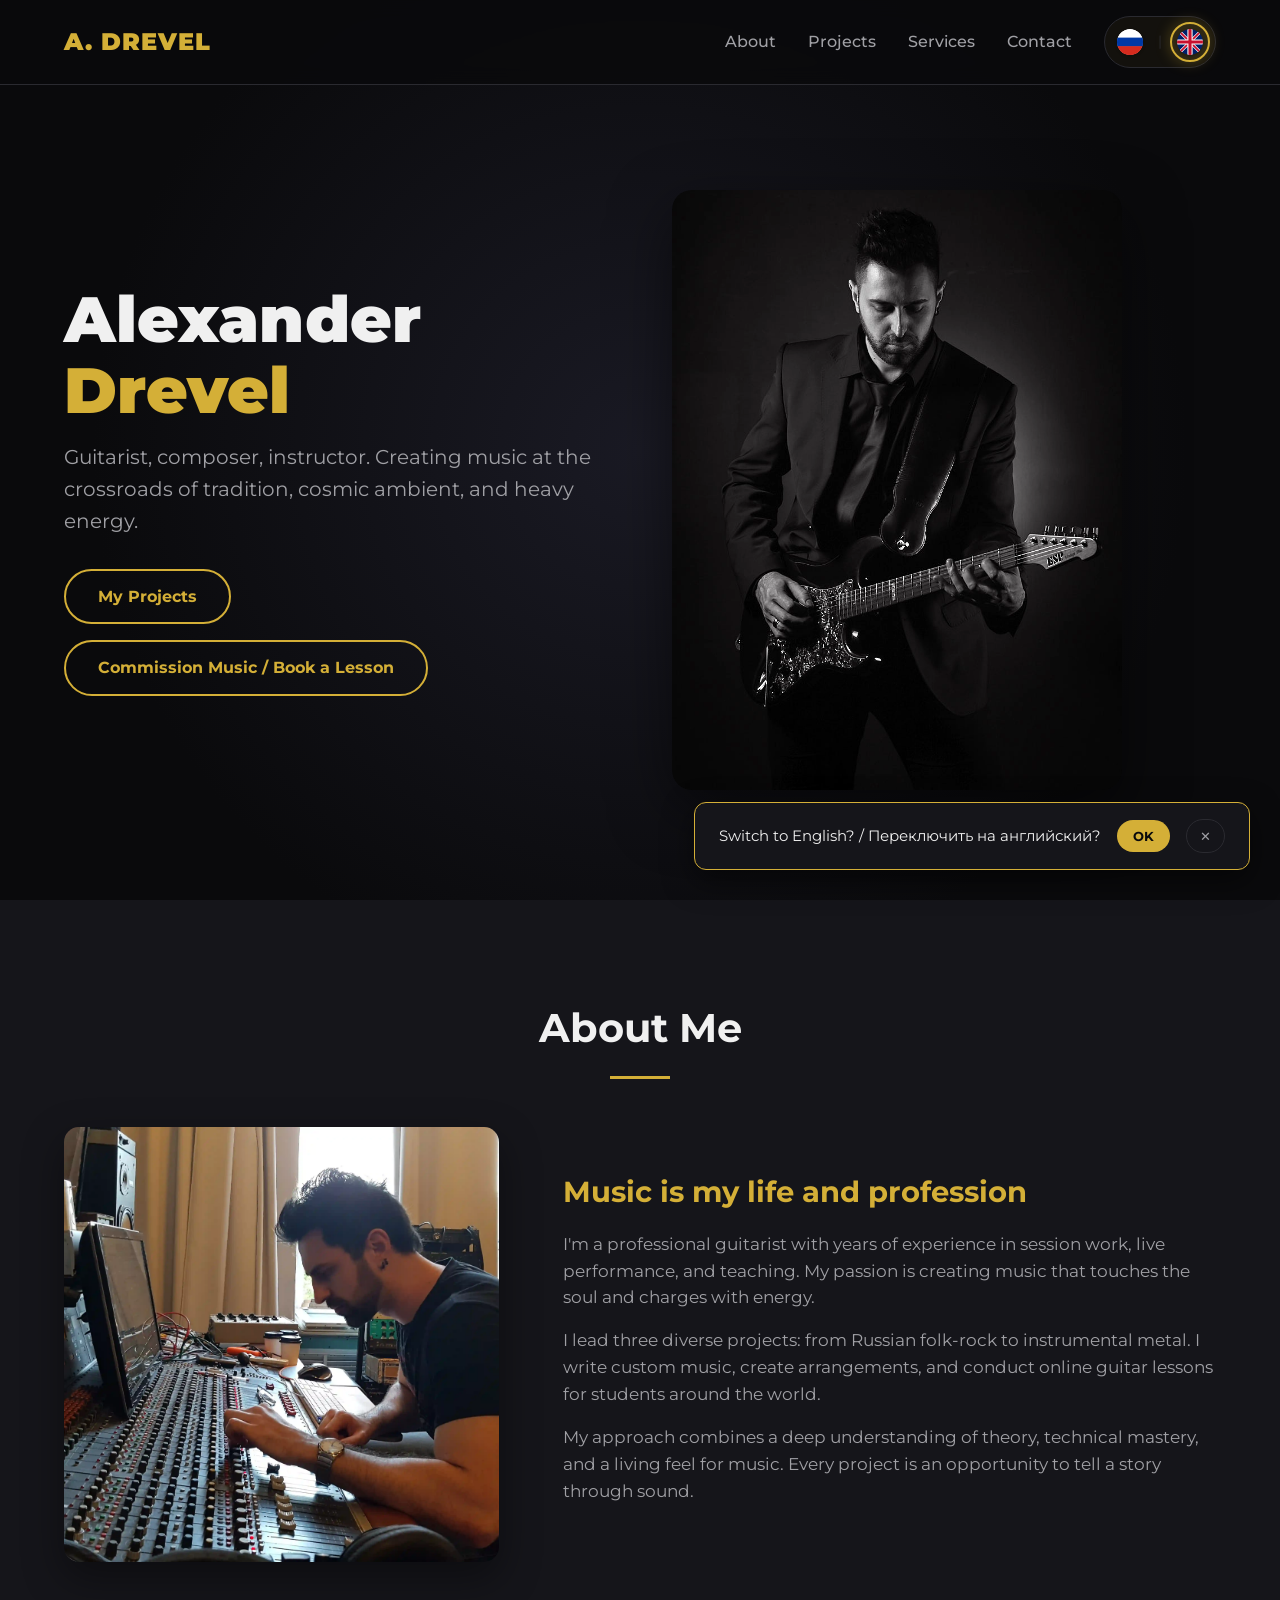
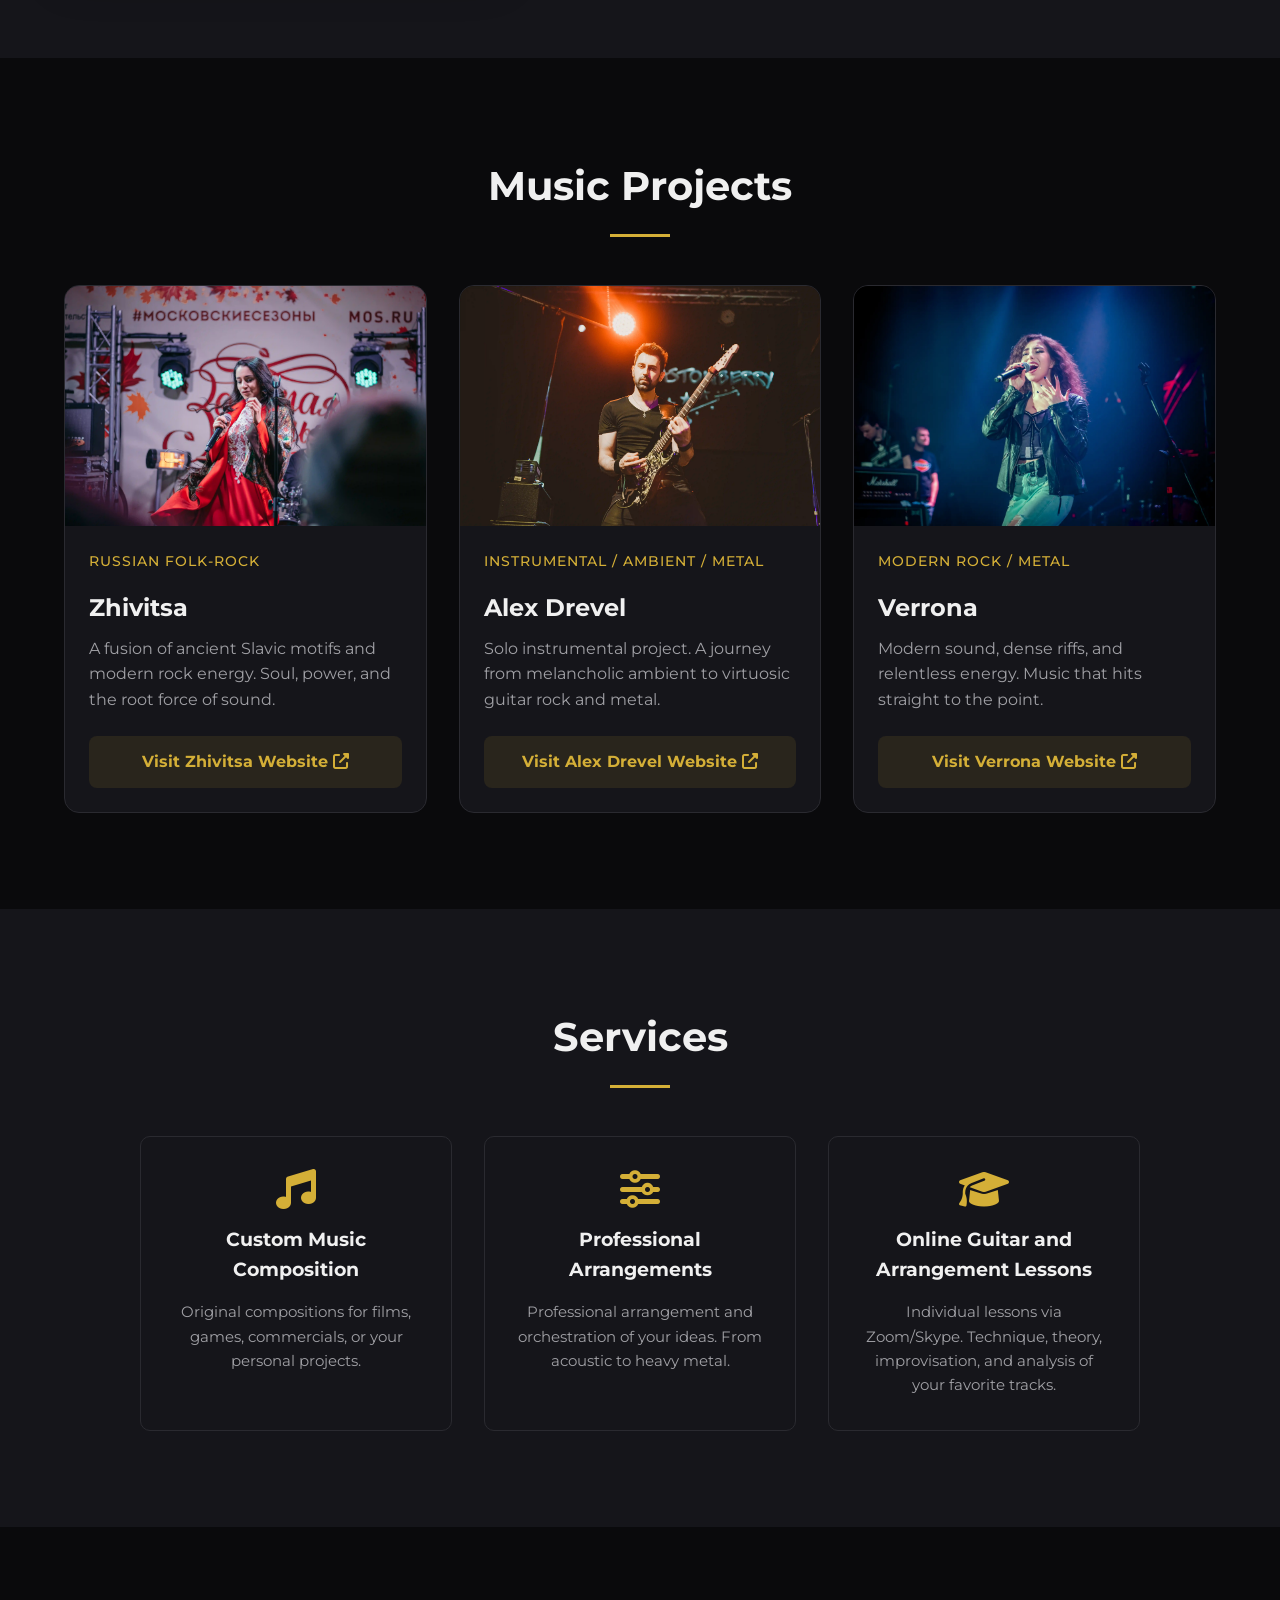
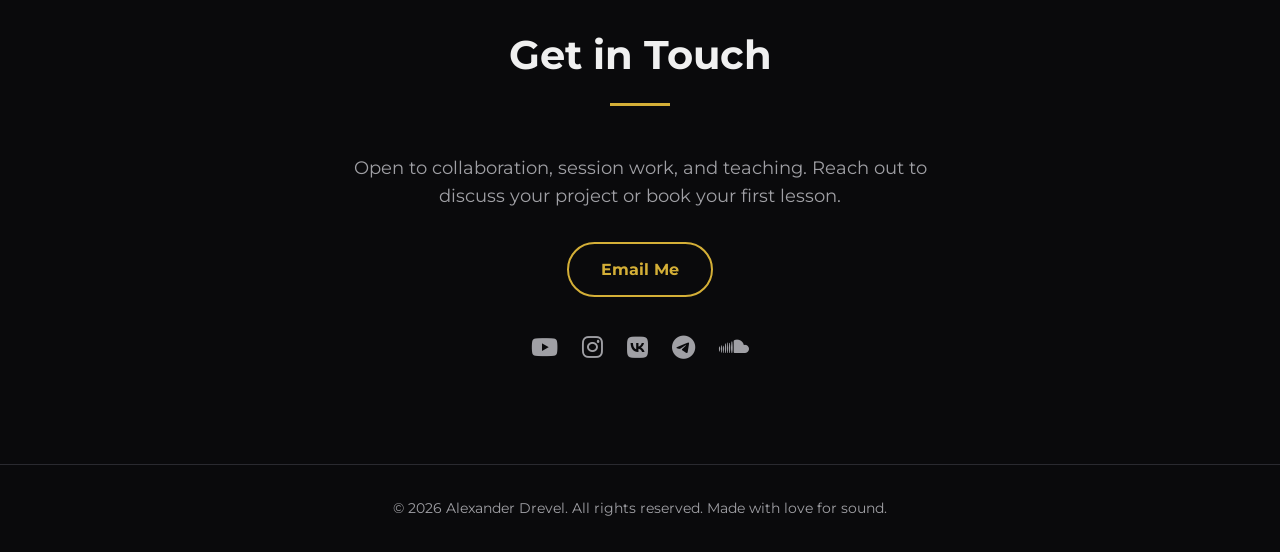
==== commit 14ce2e80: "Add files via upload" ====
--- a/en/index.html
+++ b/en/index.html
@@ -102,7 +102,7 @@
             "@type": "MusicGroup",
 
             "name": "Verrona",
-            "url": "https://verrona.netlify.app",
+            "url": "https://verrona.codeberg.page",
 
             "foundingDate": "2017",
 
@@ -528,12 +528,12 @@
 
             "logo": {
                 "@type": "ImageObject",
-                "url": "https://verrona.netlify.app/img/logo.webp"
+                "url": "https://verrona.codeberg.page/img/logo.webp"
             },
 
             "image": {
                 "@type": "ImageObject",
-                "url": "https://verrona.netlify.app/img/social_cover.webp",
+                "url": "https://verrona.codeberg.page/img/social_cover.webp",
                 "width": 1200,
                 "height": 630
             },
@@ -544,7 +544,7 @@
                 "Alternative"
             ],
 
-            "mainEntityOfPage": "https://verrona.netlify.app/",
+            "mainEntityOfPage": "https://verrona.codeberg.page/",
 
             "sameAs": [
                 "https://vk.com/artist/1125941773546352592",
@@ -1027,7 +1027,7 @@
             "@type": "MusicGroup",
 
             "name": "Alex Drevel",
-            "url": "https://alexdrevel.netlify.app",
+            "url": "https://alexdrevel.codeberg.page",
 
             "foundingDate": "2022",
 
@@ -1057,7 +1057,7 @@
                     "datePublished": "2022-09-14",
                     "image": {
                         "@type": "ImageObject",
-                        "url": "https://alexdrevel.netlify.app/img/music/tlom.webp"
+                        "url": "https://alexdrevel.codeberg.page/img/music/tlom.webp"
 
                     },
 
@@ -1172,7 +1172,7 @@
                     "datePublished": "2025",
                     "image": {
                         "@type": "ImageObject",
-                        "url": "https://alexdrevel.netlify.app/img/music/red_square.webp"
+                        "url": "https://alexdrevel.codeberg.page/img/music/red_square.webp"
 
                     },
 
@@ -1264,7 +1264,7 @@
                     "datePublished": "2025",
                     "image": {
                         "@type": "ImageObject",
-                        "url": "https://alexdrevel.netlify.app/img/music/king_of_hearts.webp"
+                        "url": "https://alexdrevel.codeberg.page/img/music/king_of_hearts.webp"
 
                     },
 
@@ -1378,7 +1378,7 @@
                     "datePublished": "2026",
                     "image": {
                         "@type": "ImageObject",
-                        "url": "https://alexdrevel.netlify.app/img/music/acoustic.webp"
+                        "url": "https://alexdrevel.codeberg.page/img/music/acoustic.webp"
 
                     },
 
@@ -1478,12 +1478,12 @@
 
             "logo": {
                 "@type": "ImageObject",
-                "url": "https://alexdrevel.netlify.app/img/logo.png"
+                "url": "https://alexdrevel.codeberg.page/img/logo.png"
             },
 
             "image": {
                 "@type": "ImageObject",
-                "url": "https://alexdrevel.netlify.app/img/social_cover.webp",
+                "url": "https://alexdrevel.codeberg.page/img/social_cover.webp",
                 "width": 1200,
                 "height": 630
             },
@@ -1495,7 +1495,7 @@
                 "Ambient Guitar"
             ],
 
-            "mainEntityOfPage": "https://alexdrevel.netlify.app/",
+            "mainEntityOfPage": "https://alexdrevel.codeberg.page/",
 
             "sameAs": [
                 "https://vk.com/artist/6606373347487160853",
@@ -1613,7 +1613,7 @@
                     <span class="genre">Russian Folk-Rock</span>
                     <h3>Zhivitsa</h3>
                     <p>A fusion of ancient Slavic motifs and modern rock energy. Soul, power, and the root force of sound.</p>
-                    <a href="https://zhivitsa.netlify.app" target="_blank" class="card-link">Visit Zhivitsa Website <i class="fas fa-external-link-alt"></i></a>
+                    <a href="https://zhivitsa.codeberg.page" target="_blank" class="card-link">Visit Zhivitsa Website <i class="fas fa-external-link-alt"></i></a>
                 </div>
             </div>
 
@@ -1625,7 +1625,7 @@
                     <span class="genre">Instrumental / Ambient / Metal</span>
                     <h3>Alex Drevel</h3>
                     <p>Solo instrumental project. A journey from melancholic ambient to virtuosic guitar rock and metal.</p>
-                    <a href="https://alexdrevel.netlify.app" target="_blank" class="card-link">Visit Alex Drevel Website <i class="fas fa-external-link-alt"></i></a>
+                    <a href="https://alexdrevel.codeberg.page" target="_blank" class="card-link">Visit Alex Drevel Website <i class="fas fa-external-link-alt"></i></a>
                 </div>
             </div>
 
@@ -1637,7 +1637,7 @@
                     <span class="genre">Modern Rock / Metal</span>
                     <h3>Verrona</h3>
                     <p>Modern sound, dense riffs, and relentless energy. Music that hits straight to the point.</p>
-                    <a href="https://verrona.netlify.app" target="_blank" class="card-link">Visit Verrona Website <i class="fas fa-external-link-alt"></i></a>
+                    <a href="https://verrona.codeberg.page" target="_blank" class="card-link">Visit Verrona Website <i class="fas fa-external-link-alt"></i></a>
                 </div>
             </div>
 
--- a/css/style.css
+++ b/css/style.css
@@ -39,6 +39,11 @@
     display: flex;
     justify-content: space-between;
     align-items: center;
+}
+
+header.scrolled {
+    box-shadow: 0 5px 20px rgba(0, 0, 0, 0.5);
+    border-bottom-color: var(--accent);
 }
 
 .logo {
@@ -139,20 +144,26 @@
     color: var(--text-main);
 }
 
-nav, .lang-switcher {
-  opacity: 0;
-  transform: translateY(15px);
-  animation: fadeSlideUp 0.6s ease-out forwards;
-}
-
-nav { animation-delay: 0.15s; }
-.lang-switcher { animation-delay: 0.3s; }
+nav,
+.lang-switcher {
+    opacity: 0;
+    transform: translateY(15px);
+    animation: fadeSlideUp 0.6s ease-out forwards;
+}
+
+nav {
+    animation-delay: 0.15s;
+}
+
+.lang-switcher {
+    animation-delay: 0.3s;
+}
 
 @keyframes fadeSlideUp {
-  to {
-    opacity: 1;
-    transform: translateY(0);
-  }
+    to {
+        opacity: 1;
+        transform: translateY(0);
+    }
 }
 
 /* --- HERO --- */
@@ -542,24 +553,45 @@
 
     nav ul {
         position: absolute;
-        top: 100%;
-        left: 0;
-        width: 100%;
-        background: var(--bg-dark);
+        top: calc(100% + 38px);
+        left: 50%;
+        transform: translateX(-50%);
+        width: 140px;
+        background: #0a0a0c;
         flex-direction: column;
         align-items: center;
         padding: 2rem 0;
         gap: 1.5rem;
         display: none;
-        border-bottom: 1px solid var(--border);
+        border-top: 2px solid var(--accent);
+        box-shadow: 0 15px 40px rgba(0, 0, 0, 0.8);
+        opacity: 0;
+        transform: translateY(-10px);
+        transition: opacity 0.3s ease, transform 0.3s ease;
     }
 
     nav ul.active {
         display: flex;
+        opacity: 1;
+        transform: translateY(0);
     }
 
     .burger {
         display: block;
+    }
+
+    nav ul li a {
+        font-size: 1.1rem;
+        padding: 0.6rem 1.5rem;
+        border-radius: 8px;
+        transition: all 0.3s;
+        display: block;
+    }
+
+    nav ul li a:hover,
+    nav ul li a:focus {
+        background: rgba(212, 175, 55, 0.15);
+        color: var(--accent);
     }
 
     .lang-switcher {
